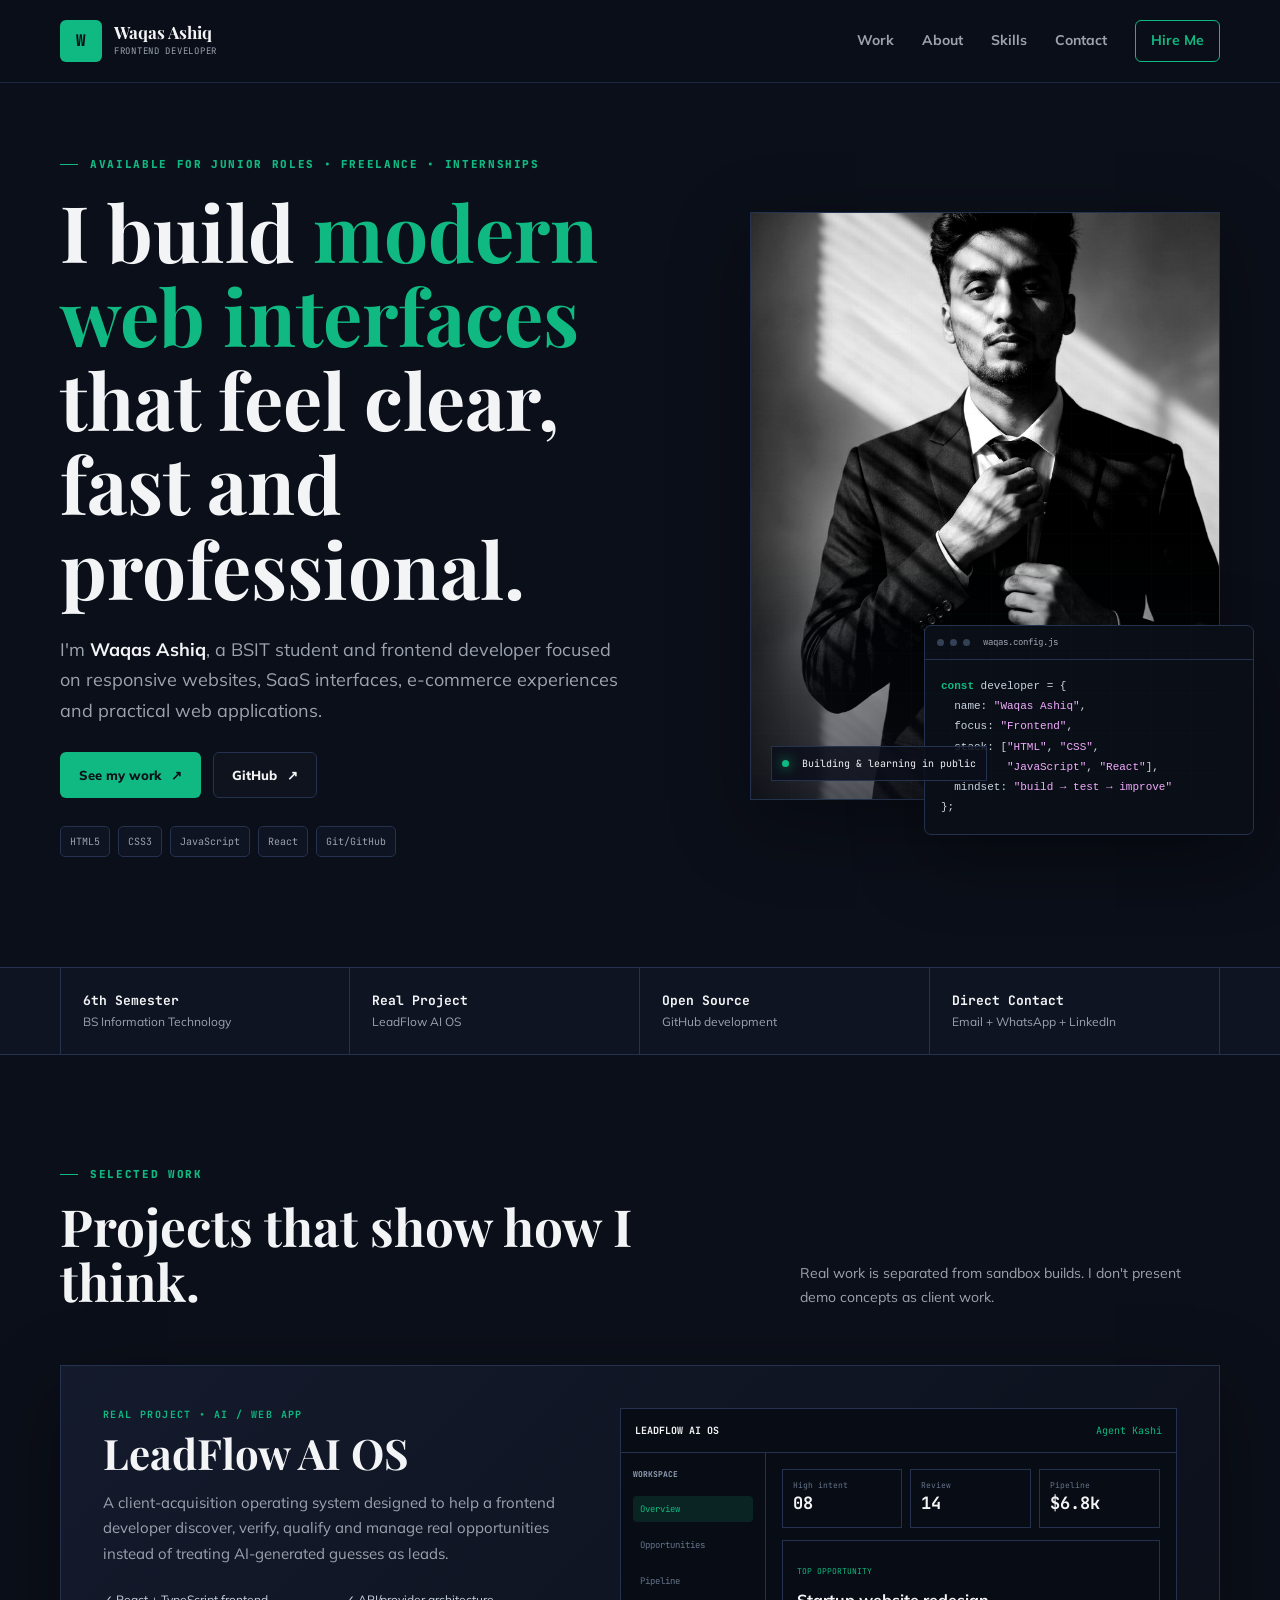
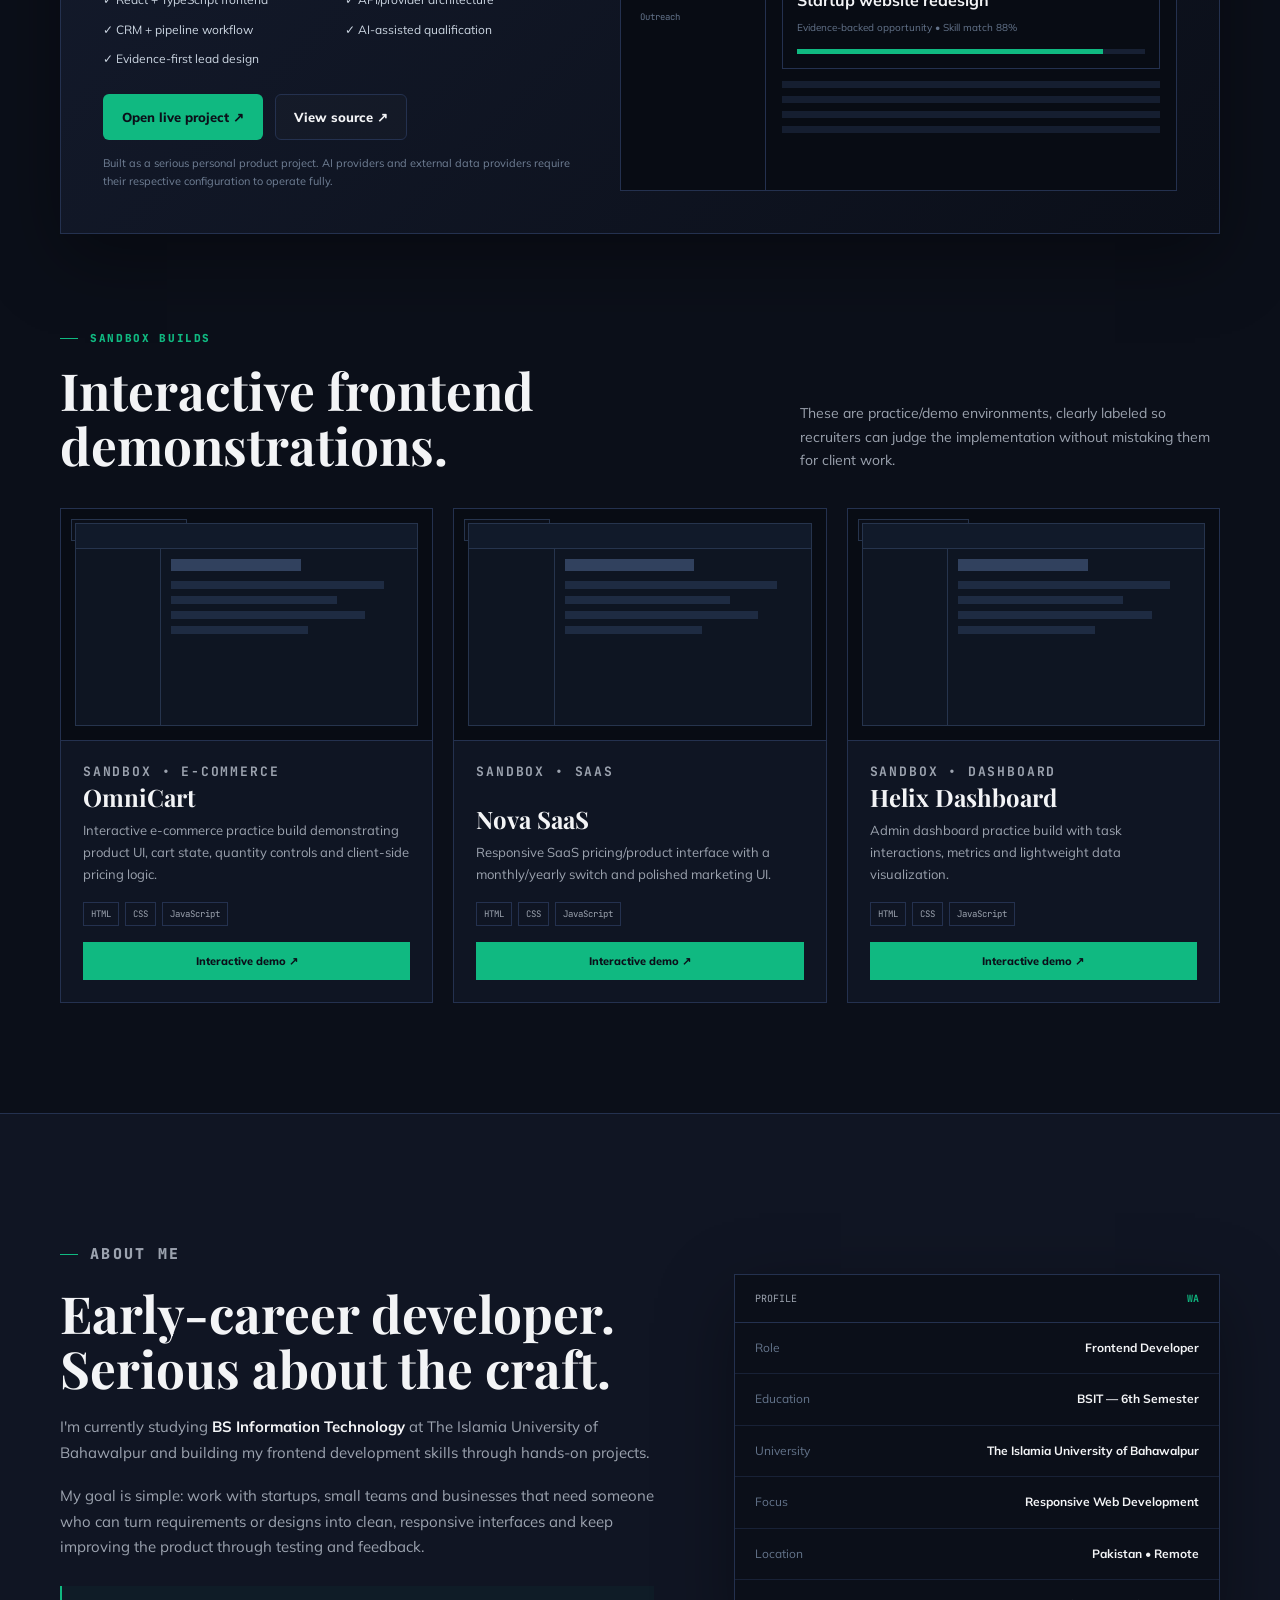
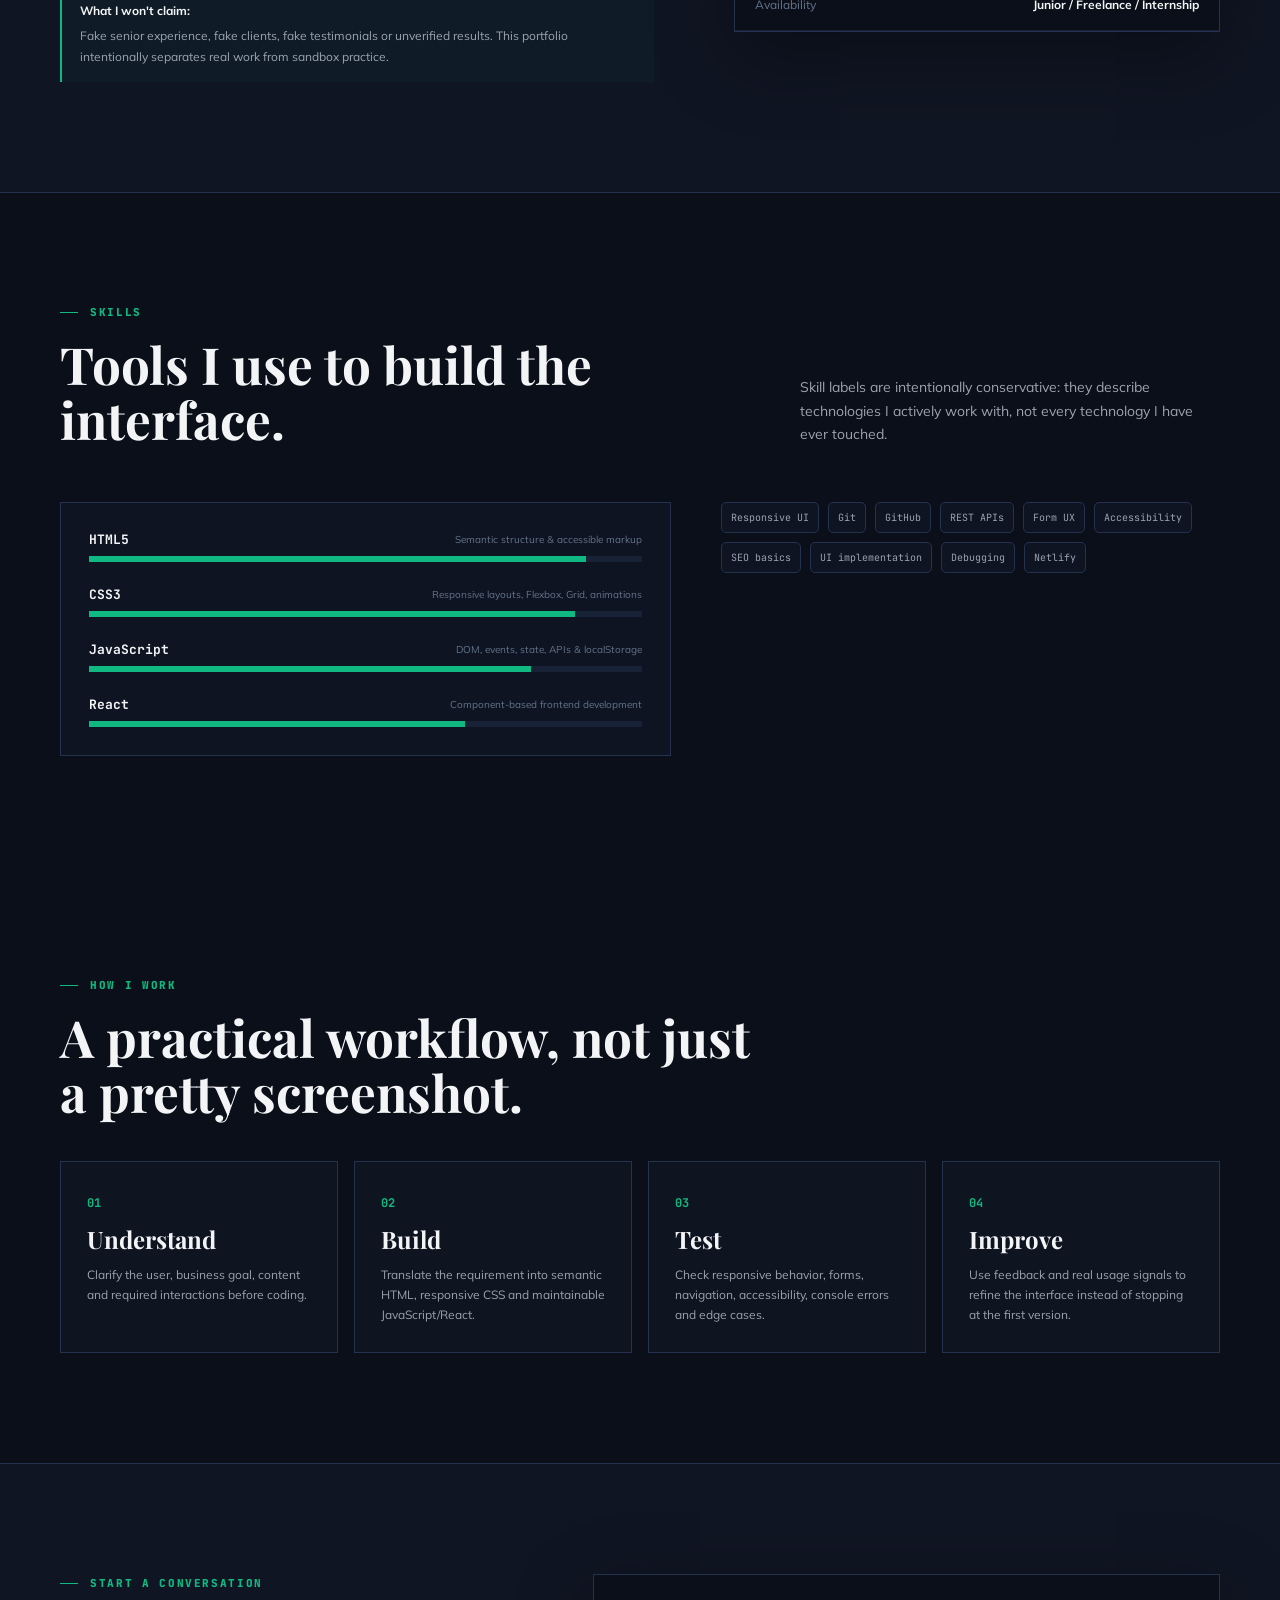
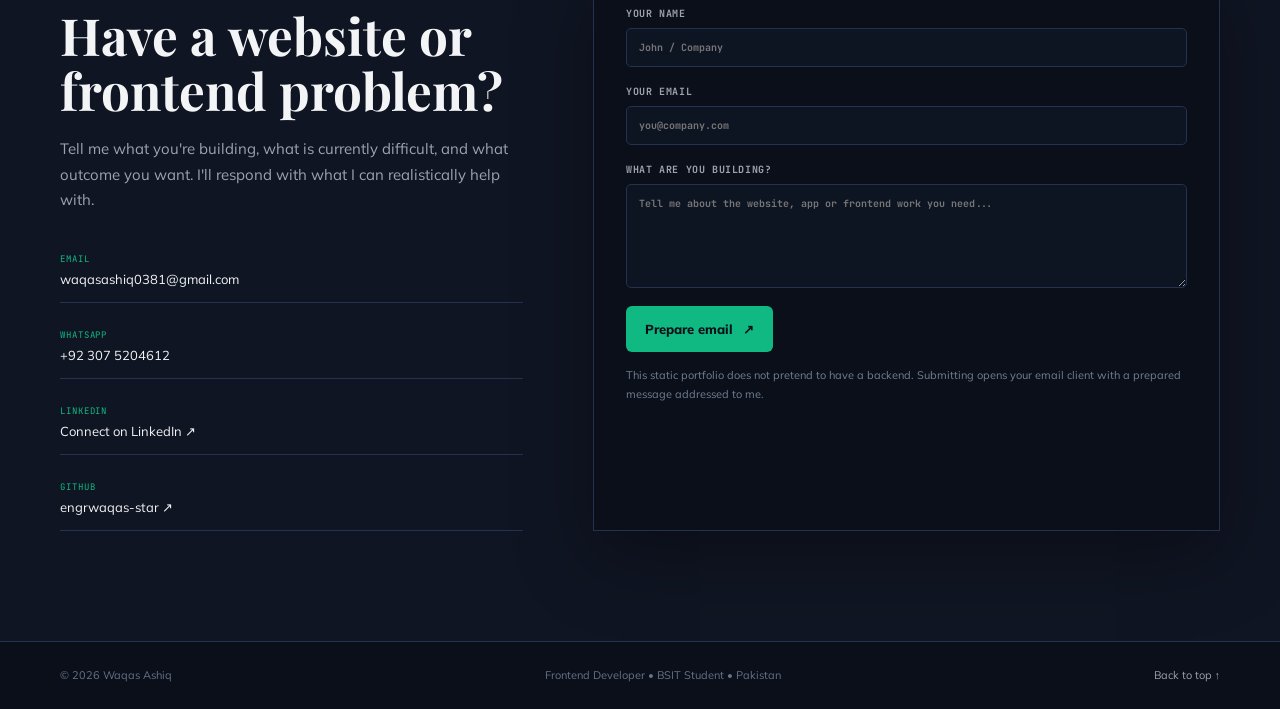
==== developer-portfolio/index.html @ f6505a82 "Initial commit: Set up fully responsive portfolio folder" ====
<!doctype html>
<html lang="en">
<head>
  <meta charset="utf-8">
  <meta name="viewport" content="width=device-width, initial-scale=1">
  <title>Waqas Ashiq — Frontend Developer</title>
  <meta name="description" content="Waqas Ashiq is a frontend developer and BSIT student building responsive websites, SaaS interfaces, e-commerce experiences and dashboards.">
  <meta name="author" content="Waqas Ashiq">
  <meta name="theme-color" content="#0b0f19">
  <meta property="og:type" content="website">
  <meta property="og:title" content="Waqas Ashiq — Frontend Developer">
  <meta property="og:description" content="Responsive web experiences, SaaS interfaces, e-commerce and dashboards.">
  <meta property="og:image" content="assets/images/og-image.svg">
  <meta property="og:url" content="https://engrwaqas-star.github.io/developer-portfolio/">
  <link rel="canonical" href="https://engrwaqas-star.github.io/developer-portfolio/">
  <link rel="icon" href="favicon.ico">
  <link rel="icon" type="image/svg+xml" href="assets/favicon.svg">
  <link rel="preload" as="image" href="assets/images/profile.jpg">
  <link rel="preconnect" href="https://fonts.googleapis.com">
  <link rel="preconnect" href="https://fonts.gstatic.com" crossorigin>
  <link href="https://fonts.googleapis.com/css2?family=JetBrains+Mono:wght@400;600;700&family=Mulish:wght@400;500;600;700;800&family=Playfair+Display:wght@600;700&display=swap" rel="stylesheet">
  <link rel="stylesheet" href="css/style.css">
  <script defer src="js/app.js"></script>
</head>
<body class="portfolio-body">
<a class="skip-link" href="#main-content">Skip to content</a>

<header class="site-header">
  <nav class="container nav" aria-label="Primary navigation">
    <a class="brand" href="#top" aria-label="Waqas Ashiq home">
      <span class="brand-mark">W</span>
      <span><strong>Waqas Ashiq</strong><small>Frontend Developer</small></span>
    </a>
    <button class="menu-toggle" type="button" aria-expanded="false" aria-controls="site-menu">
      <span></span><span></span><span></span><span class="sr-only">Menu</span>
    </button>
    <div id="site-menu" class="site-menu">
      <a href="#work">Work</a><a href="#about">About</a><a href="#skills">Skills</a><a href="#contact">Contact</a>
      <a class="nav-cta" href="#contact">Hire Me</a>
    </div>
  </nav>
</header>

<main id="main-content">
<section id="top" class="hero section">
  <div class="container hero-grid">
    <div class="hero-copy">
      <p class="eyebrow">AVAILABLE FOR JUNIOR ROLES • FREELANCE • INTERNSHIPS</p>
      <h1>I build <span>modern web interfaces</span> that feel clear, fast and professional.</h1>
      <p class="hero-lede">I'm <strong>Waqas Ashiq</strong>, a BSIT student and frontend developer focused on responsive websites, SaaS interfaces, e-commerce experiences and practical web applications.</p>
      <div class="hero-actions">
        <a class="btn btn-primary" href="#work">See my work <span>↗</span></a>
        <a class="btn btn-secondary" href="https://github.com/engrwaqas-star" target="_blank" rel="noopener">GitHub <span>↗</span></a>
      </div>
      <div class="hero-proof" aria-label="Core technologies">
        <span>HTML5</span><span>CSS3</span><span>JavaScript</span><span>React</span><span>Git/GitHub</span>
      </div>
    </div>
    <div class="hero-visual">
      <div class="portrait-frame">
        <div class="portrait-grid"></div>
        <img src="assets/images/profile.jpg" alt="Waqas Ashiq in a black suit" width="1000" height="1400">
        <div class="portrait-tag"><span class="status-dot"></span> Building & learning in public</div>
      </div>
      <div class="code-card" aria-label="Frontend profile summary">
        <div class="window-bar"><i></i><i></i><i></i><span>waqas.config.js</span></div>
        <pre><code><b>const</b> developer = {
  name: <em>"Waqas Ashiq"</em>,
  focus: <em>"Frontend"</em>,
  stack: [<em>"HTML"</em>, <em>"CSS"</em>,
          <em>"JavaScript"</em>, <em>"React"</em>],
  mindset: <em>"build → test → improve"</em>
};</code></pre>
      </div>
    </div>
  </div>
</section>

<section class="trust-strip">
  <div class="container trust-grid">
    <div><strong>6th Semester</strong><span>BS Information Technology</span></div>
    <div><strong>Real Project</strong><span>LeadFlow AI OS</span></div>
    <div><strong>Open Source</strong><span>GitHub development</span></div>
    <div><strong>Direct Contact</strong><span>Email + WhatsApp + LinkedIn</span></div>
  </div>
</section>

<section id="work" class="section work-section">
  <div class="container">
    <div class="section-head">
      <div><p class="eyebrow">SELECTED WORK</p><h2>Projects that show how I think.</h2></div>
      <p>Real work is separated from sandbox builds. I don't present demo concepts as client work.</p>
    </div>

    <article class="featured-project">
      <div class="featured-copy">
        <div class="project-kicker">REAL PROJECT • AI / WEB APP</div>
        <h3>LeadFlow AI OS</h3>
        <p class="project-lede">A client-acquisition operating system designed to help a frontend developer discover, verify, qualify and manage real opportunities instead of treating AI-generated guesses as leads.</p>
        <div class="feature-list">
          <span>✓ React + TypeScript frontend</span>
          <span>✓ API/provider architecture</span>
          <span>✓ CRM + pipeline workflow</span>
          <span>✓ AI-assisted qualification</span>
          <span>✓ Evidence-first lead design</span>
        </div>
        <div class="project-actions">
          <a class="btn btn-primary" href="https://leadflow-ai-os.netlify.app/" target="_blank" rel="noopener">Open live project ↗</a>
          <a class="btn btn-secondary" href="https://github.com/engrwaqas-star/leadflow-ai-os" target="_blank" rel="noopener">View source ↗</a>
        </div>
        <p class="note">Built as a serious personal product project. AI providers and external data providers require their respective configuration to operate fully.</p>
      </div>
      <div class="project-visual leadflow-visual" aria-label="LeadFlow AI OS interface preview">
        <div class="dash-top"><b>LEADFLOW AI OS</b><span>Agent Kashi</span></div>
        <div class="dash-body">
          <aside><b>WORKSPACE</b><span class="active">Overview</span><span>Opportunities</span><span>Pipeline</span><span>Outreach</span></aside>
          <div class="dash-main">
            <div class="mini-stats"><div><small>High intent</small><b>08</b></div><div><small>Review</small><b>14</b></div><div><small>Pipeline</small><b>$6.8k</b></div></div>
            <div class="evidence-card"><small>TOP OPPORTUNITY</small><h4>Startup website redesign</h4><p>Evidence-backed opportunity • Skill match 88%</p><div class="score"><span style="width:88%"></span></div></div>
            <div class="rows"><span></span><span></span><span></span><span></span></div>
          </div>
        </div>
      </div>
    </article>

    <div class="section-head compact"><div><p class="eyebrow">SANDBOX BUILDS</p><h2>Interactive frontend demonstrations.</h2></div><p>These are practice/demo environments, clearly labeled so recruiters can judge the implementation without mistaking them for client work.</p></div>
    <div id="project-grid" class="project-grid"></div>
  </div>
</section>

<section id="about" class="section about-section">
  <div class="container about-grid">
    <div>
      <p class="eyebrow">ABOUT ME</p>
      <h2>Early-career developer. Serious about the craft.</h2>
      <p>I'm currently studying <strong>BS Information Technology</strong> at The Islamia University of Bahawalpur and building my frontend development skills through hands-on projects.</p>
      <p>My goal is simple: work with startups, small teams and businesses that need someone who can turn requirements or designs into clean, responsive interfaces and keep improving the product through testing and feedback.</p>
      <div class="honesty-box"><strong>What I won't claim:</strong><span>Fake senior experience, fake clients, fake testimonials or unverified results. This portfolio intentionally separates real work from sandbox practice.</span></div>
    </div>
    <div class="about-card">
      <div class="about-card-top"><span>PROFILE</span><b>WA</b></div>
      <dl>
        <div><dt>Role</dt><dd>Frontend Developer</dd></div>
        <div><dt>Education</dt><dd>BSIT — 6th Semester</dd></div>
        <div><dt>University</dt><dd>The Islamia University of Bahawalpur</dd></div>
        <div><dt>Focus</dt><dd>Responsive Web Development</dd></div>
        <div><dt>Location</dt><dd>Pakistan • Remote</dd></div>
        <div><dt>Availability</dt><dd>Junior / Freelance / Internship</dd></div>
      </dl>
    </div>
  </div>
</section>

<section id="skills" class="section skills-section">
  <div class="container">
    <div class="section-head"><div><p class="eyebrow">SKILLS</p><h2>Tools I use to build the interface.</h2></div><p>Skill labels are intentionally conservative: they describe technologies I actively work with, not every technology I have ever touched.</p></div>
    <div class="skills-grid">
      <div class="skill-panel">
        <div class="skill-row"><div><b>HTML5</b><span>Semantic structure & accessible markup</span></div><div class="bar"><i style="width:90%"></i></div></div>
        <div class="skill-row"><div><b>CSS3</b><span>Responsive layouts, Flexbox, Grid, animations</span></div><div class="bar"><i style="width:88%"></i></div></div>
        <div class="skill-row"><div><b>JavaScript</b><span>DOM, events, state, APIs & localStorage</span></div><div class="bar"><i style="width:80%"></i></div></div>
        <div class="skill-row"><div><b>React</b><span>Component-based frontend development</span></div><div class="bar"><i style="width:68%"></i></div></div>
      </div>
      <div class="skill-tags">
        <span>Responsive UI</span><span>Git</span><span>GitHub</span><span>REST APIs</span><span>Form UX</span><span>Accessibility</span><span>SEO basics</span><span>UI implementation</span><span>Debugging</span><span>Netlify</span>
      </div>
    </div>
  </div>
</section>

<section class="section process-section">
  <div class="container">
    <p class="eyebrow">HOW I WORK</p>
    <h2>A practical workflow, not just a pretty screenshot.</h2>
    <div class="process-grid">
      <div><b>01</b><h3>Understand</h3><p>Clarify the user, business goal, content and required interactions before coding.</p></div>
      <div><b>02</b><h3>Build</h3><p>Translate the requirement into semantic HTML, responsive CSS and maintainable JavaScript/React.</p></div>
      <div><b>03</b><h3>Test</h3><p>Check responsive behavior, forms, navigation, accessibility, console errors and edge cases.</p></div>
      <div><b>04</b><h3>Improve</h3><p>Use feedback and real usage signals to refine the interface instead of stopping at the first version.</p></div>
    </div>
  </div>
</section>

<section id="contact" class="section contact-section">
  <div class="container contact-grid">
    <div>
      <p class="eyebrow">START A CONVERSATION</p>
      <h2>Have a website or frontend problem?</h2>
      <p class="contact-lede">Tell me what you're building, what is currently difficult, and what outcome you want. I'll respond with what I can realistically help with.</p>
      <div class="contact-links">
        <a href="mailto:waqasashiq0381@gmail.com"><span>EMAIL</span>waqasashiq0381@gmail.com</a>
        <a href="https://wa.me/923075204612" target="_blank" rel="noopener"><span>WHATSAPP</span>+92 307 5204612</a>
        <a href="https://www.linkedin.com/in/waqas-ashiq-b489b041b" target="_blank" rel="noopener"><span>LINKEDIN</span>Connect on LinkedIn ↗</a>
        <a href="https://github.com/engrwaqas-star" target="_blank" rel="noopener"><span>GITHUB</span>engrwaqas-star ↗</a>
      </div>
    </div>
    <form id="contact-form" class="contact-form">
      <label for="name">Your name<input id="name" name="name" autocomplete="name" required minlength="2" placeholder="John / Company"></label>
      <label for="email">Your email<input id="email" name="email" type="email" autocomplete="email" required placeholder="you@company.com"></label>
      <label for="message">What are you building?<textarea id="message" name="message" rows="6" required minlength="20" placeholder="Tell me about the website, app or frontend work you need..."></textarea></label>
      <button class="btn btn-primary" type="submit">Prepare email <span>↗</span></button>
      <p class="form-note">This static portfolio does not pretend to have a backend. Submitting opens your email client with a prepared message addressed to me.</p>
      <p id="form-status" class="form-status" role="status" aria-live="polite"></p>
    </form>
  </div>
</section>
</main>

<footer class="site-footer">
  <div class="container footer-inner">
    <span>© <span id="year"></span> Waqas Ashiq</span>
    <span>Frontend Developer • BSIT Student • Pakistan</span>
    <a href="#top">Back to top ↑</a>
  </div>
</footer>
</body>
</html>
---- developer-portfolio/css/style.css ----
:root{
--bg:#0b0f19;--card:#111827;--card2:#141b2d;--text:#f3f4f6;--muted:#9ca3af;
--green:#10b981;--green2:#059669;--line:#24314f;--glow:rgba(16,185,129,.14);
--serif:"Playfair Display",Georgia,serif;--sans:"Mulish",Arial,sans-serif;--mono:"JetBrains Mono",monospace;
--radius:8px;--shadow:0 24px 70px rgba(0,0,0,.35);--ease:cubic-bezier(.16,1,.3,1);
}
*{box-sizing:border-box;margin:0;padding:0}
html{scroll-behavior:smooth;background:var(--bg)}
body{font-family:var(--sans);background:var(--bg);color:var(--text);line-height:1.7;overflow-x:hidden}
body:before{content:"";position:fixed;inset:0;pointer-events:none;background:linear-gradient(90deg,rgba(16,185,129,.025) 1px,transparent 1px),linear-gradient(rgba(16,185,129,.018) 1px,transparent 1px);background-size:64px 64px;mask-image:linear-gradient(to bottom,#000,transparent 75%);z-index:-1}
a{color:inherit}
img{max-width:100%;display:block}
button,input,textarea{font:inherit}
.container{width:min(1160px,calc(100% - 48px));margin:auto}
.section{padding:110px 0}
.skip-link{position:fixed;left:16px;top:-100px;z-index:999;background:var(--green);color:var(--bg);padding:10px 14px;font-weight:800}.skip-link:focus{top:16px}
.sr-only{position:absolute;width:1px;height:1px;padding:0;margin:-1px;overflow:hidden;clip:rect(0,0,0,0);white-space:nowrap;border:0}
:focus-visible{outline:2px solid var(--green);outline-offset:4px}
.site-header{position:fixed;top:0;left:0;right:0;z-index:100;background:rgba(11,15,25,.88);backdrop-filter:blur(16px);border-bottom:1px solid rgba(36,49,79,.8)}
.nav{height:82px;display:flex;align-items:center;justify-content:space-between}
.brand{display:flex;gap:12px;align-items:center;text-decoration:none}.brand-mark{width:42px;height:42px;display:grid;place-items:center;background:var(--green);color:var(--bg);font-family:var(--mono);font-weight:800;border-radius:6px}.brand strong,.brand small{display:block}.brand strong{font-family:var(--serif);font-size:17px;line-height:1.1}.brand small{font-family:var(--mono);font-size:9px;letter-spacing:.08em;text-transform:uppercase;color:var(--muted);margin-top:3px}
.site-menu{display:flex;align-items:center;gap:28px}.site-menu>a{font-size:14px;text-decoration:none;color:var(--muted);font-weight:700;transition:.25s}.site-menu>a:hover{color:var(--green)}.site-menu .nav-cta{border:1px solid var(--green);color:var(--green);padding:8px 15px;border-radius:6px}.site-menu .nav-cta:hover{background:var(--green);color:var(--bg)}
.menu-toggle{display:none;background:none;border:0;color:var(--text)}
.hero{padding-top:155px;min-height:820px;display:flex;align-items:center}.hero-grid{display:grid;grid-template-columns:1.05fr .95fr;gap:70px;align-items:center}
.eyebrow{font-family:var(--mono);font-size:11px;letter-spacing:.15em;color:var(--green);font-weight:800;display:flex;align-items:center;gap:12px;margin-bottom:15px}.eyebrow:before{content:"";width:18px;height:1px;background:var(--green)}
h1,h2,h3{font-family:var(--serif);line-height:1.08}h1{font-size:clamp(46px,6.2vw,78px);max-width:780px}h1 span{color:var(--green)}h2{font-size:clamp(34px,4vw,52px);max-width:700px}h3{font-size:30px}
.hero-lede{color:var(--muted);font-size:18px;max-width:670px;margin:25px 0}.hero-lede strong{color:var(--text)}
.hero-actions,.project-actions{display:flex;gap:12px;flex-wrap:wrap}.btn{display:inline-flex;align-items:center;justify-content:center;gap:10px;min-height:46px;padding:11px 18px;border-radius:6px;border:1px solid transparent;text-decoration:none;font-weight:800;font-size:13px;cursor:pointer;transition:transform .25s var(--ease),background .25s,border-color .25s,color .25s}.btn:hover{transform:translateY(-2px)}.btn-primary{background:var(--green);color:var(--bg)}.btn-primary:hover{background:var(--green2)}.btn-secondary{border-color:var(--line);background:rgba(255,255,255,.015);color:var(--text)}.btn-secondary:hover{border-color:var(--green);color:var(--green)}
.hero-proof{display:flex;gap:8px;flex-wrap:wrap;margin-top:28px}.hero-proof span,.skill-tags span{font-family:var(--mono);font-size:10px;color:var(--muted);border:1px solid var(--line);background:rgba(17,24,39,.7);padding:6px 9px;border-radius:5px}
.hero-visual{position:relative}.portrait-frame{position:relative;width:min(100%,470px);margin-left:auto;aspect-ratio:4/5;overflow:hidden;border:1px solid var(--line);background:#070a11;box-shadow:var(--shadow)}.portrait-frame:after{content:"";position:absolute;inset:0;background:linear-gradient(180deg,transparent 55%,rgba(11,15,25,.65));pointer-events:none}.portrait-frame img{width:100%;height:100%;object-fit:cover;filter:grayscale(1) contrast(1.06)}.portrait-grid{position:absolute;inset:0;background:linear-gradient(90deg,rgba(16,185,129,.13) 1px,transparent 1px),linear-gradient(rgba(16,185,129,.13) 1px,transparent 1px);background-size:40px 40px;opacity:.2;z-index:1;pointer-events:none}.portrait-tag{position:absolute;z-index:2;left:20px;bottom:18px;font-family:var(--mono);font-size:10px;background:rgba(11,15,25,.85);border:1px solid var(--line);padding:8px 10px}.status-dot{display:inline-block;width:7px;height:7px;border-radius:50%;background:var(--green);box-shadow:0 0 12px var(--green);margin-right:7px}
.code-card{position:absolute;right:-34px;bottom:-35px;width:330px;background:#0a0e17;border:1px solid var(--line);box-shadow:var(--shadow);border-radius:7px;overflow:hidden}.window-bar{height:34px;border-bottom:1px solid var(--line);display:flex;align-items:center;gap:6px;padding:0 12px;font-family:var(--mono);font-size:9px;color:var(--muted)}.window-bar i{width:7px;height:7px;border-radius:50%;background:#334155}.window-bar span{margin-left:7px}.code-card pre{padding:16px;font:11px/1.75 var(--mono);color:#cbd5e1;white-space:pre-wrap}.code-card b{color:var(--green)}.code-card em{color:#f0abfc;font-style:normal}
.trust-strip{border-top:1px solid var(--line);border-bottom:1px solid var(--line);background:rgba(17,24,39,.6)}.trust-grid{display:grid;grid-template-columns:repeat(4,1fr)}.trust-grid>div{padding:22px;border-right:1px solid var(--line)}.trust-grid>div:first-child{border-left:1px solid var(--line)}.trust-grid strong,.trust-grid span{display:block}.trust-grid strong{font-family:var(--mono);font-size:13px}.trust-grid span{color:var(--muted);font-size:12px}
.section-head{display:flex;justify-content:space-between;gap:40px;align-items:end;margin-bottom:55px}.section-head>p{max-width:420px;color:var(--muted);font-size:14px}.section-head.compact{margin-top:95px;margin-bottom:35px}
.featured-project{display:grid;grid-template-columns:.92fr 1.08fr;gap:42px;padding:42px;background:linear-gradient(135deg,rgba(20,27,45,.95),rgba(11,15,25,.95));border:1px solid var(--line);box-shadow:var(--shadow)}.project-kicker{font:700 10px var(--mono);color:var(--green);letter-spacing:.14em}.featured-copy h3{font-size:42px;margin:10px 0 14px}.project-lede{color:var(--muted);font-size:15px}.feature-list{display:grid;grid-template-columns:1fr 1fr;gap:9px;margin:24px 0;font-size:12px;color:#cbd5e1}.note,.form-note{color:#718096;font-size:11px;margin-top:14px}
.project-visual{min-height:320px;border:1px solid var(--line);background:#080c14;overflow:hidden}.dash-top{height:44px;display:flex;align-items:center;justify-content:space-between;padding:0 14px;border-bottom:1px solid var(--line);font:10px var(--mono)}.dash-top span{color:var(--green)}.dash-body{display:grid;grid-template-columns:145px 1fr;height:calc(100% - 44px)}.dash-body aside{border-right:1px solid var(--line);padding:16px 12px;display:flex;flex-direction:column;gap:10px;font:9px var(--mono);color:#64748b}.dash-body aside b{color:#94a3b8;font-size:8px;margin-bottom:7px}.dash-body aside span{padding:7px;border-radius:4px}.dash-body aside .active{background:var(--glow);color:var(--green)}.dash-main{padding:16px}.mini-stats{display:grid;grid-template-columns:repeat(3,1fr);gap:8px}.mini-stats div{border:1px solid var(--line);padding:10px}.mini-stats small{display:block;color:#64748b;font:8px var(--mono)}.mini-stats b{font:700 17px var(--mono)}.evidence-card{margin-top:12px;border:1px solid var(--line);padding:14px}.evidence-card small{font:8px var(--mono);color:var(--green)}.evidence-card h4{margin:5px 0;font-size:16px}.evidence-card p{font-size:10px;color:#64748b}.score{height:5px;background:#172033;margin-top:13px}.score span{display:block;height:100%;background:var(--green)}.rows{display:grid;gap:8px;margin-top:12px}.rows span{height:7px;background:#151e30;display:block}
.project-grid{display:grid;grid-template-columns:repeat(3,1fr);gap:20px}.project-card{display:flex;flex-direction:column;border:1px solid var(--line);background:rgba(17,24,39,.72);transition:transform .3s var(--ease),border-color .3s,box-shadow .3s}.project-card:hover{transform:translateY(-5px);border-color:rgba(16,185,129,.5);box-shadow:0 20px 45px rgba(0,0,0,.25)}.project-thumb{aspect-ratio:16/10;background:#080c14;border-bottom:1px solid var(--line);overflow:hidden;position:relative}.project-thumb .mock-ui{position:absolute;inset:14px;border:1px solid #26344d;background:#0e1522;overflow:hidden}.mock-bar{height:25px;border-bottom:1px solid #26344d;background:#111a2a}.mock-content{display:grid;grid-template-columns:25% 1fr;height:calc(100% - 25px)}.mock-side{border-right:1px solid #26344d}.mock-main{padding:10px}.mock-title{height:12px;width:55%;background:#31415e;margin-bottom:10px}.mock-lines{display:grid;gap:7px}.mock-lines i{height:8px;background:#1e2b42;display:block}.mock-lines i:nth-child(1){width:90%}.mock-lines i:nth-child(2){width:70%}.mock-lines i:nth-child(3){width:82%}.mock-lines i:nth-child(4){width:58%}.mock-badge{position:absolute;top:10px;left:10px;background:#0b0f19;border:1px solid #26344d;color:var(--green);font:8px var(--mono);padding:5px 7px}.project-card .content{padding:22px;display:flex;flex-direction:column;flex:1}.project-card h3{font-size:24px;margin:5px 0 8px}.project-card p{color:var(--muted);font-size:13px;flex:1}.project-tags{display:flex;gap:6px;flex-wrap:wrap;margin:16px 0}.project-tags span{font:9px var(--mono);border:1px solid var(--line);padding:5px 7px;color:#9ca3af}.project-card .card-links{display:flex;gap:8px}.card-links a{flex:1;text-align:center;padding:9px;border:1px solid var(--line);font-size:11px;text-decoration:none;font-weight:800}.card-links a:first-child{background:var(--green);border-color:var(--green);color:var(--bg)}
.about-section{background:rgba(20,27,45,.55);border-top:1px solid var(--line);border-bottom:1px solid var(--line)}.about-grid{display:grid;grid-template-columns:1.1fr .9fr;gap:80px;align-items:center}.about-grid p{color:var(--muted);max-width:690px;margin:18px 0;font-size:15px}.about-grid strong{color:var(--text)}.honesty-box{border-left:2px solid var(--green);padding:15px 18px;background:rgba(16,185,129,.045);margin-top:26px;font-size:12px}.honesty-box strong,.honesty-box span{display:block}.honesty-box span{color:var(--muted);margin-top:5px}.about-card{border:1px solid var(--line);background:var(--bg);box-shadow:var(--shadow)}.about-card-top{display:flex;justify-content:space-between;align-items:center;padding:17px 20px;border-bottom:1px solid var(--line);font:10px var(--mono);color:var(--muted)}.about-card-top b{color:var(--green)}.about-card dl>div{display:flex;justify-content:space-between;gap:20px;padding:15px 20px;border-bottom:1px solid rgba(36,49,79,.55);font-size:12px}.about-card dt{color:#64748b}.about-card dd{text-align:right;font-weight:700}
.skills-grid{display:grid;grid-template-columns:1.1fr .9fr;gap:50px}.skill-panel{border:1px solid var(--line);padding:28px;background:rgba(17,24,39,.6)}.skill-row+ .skill-row{margin-top:24px}.skill-row>div:first-child{display:flex;justify-content:space-between;gap:20px;margin-bottom:8px}.skill-row b{font:700 13px var(--mono)}.skill-row span{font-size:10px;color:#64748b;text-align:right}.bar{height:6px;background:#182236;overflow:hidden}.bar i{display:block;height:100%;background:var(--green)}.skill-tags{display:flex;gap:9px;flex-wrap:wrap;align-content:flex-start}
.process-section{background:var(--bg)}.process-grid{display:grid;grid-template-columns:repeat(4,1fr);gap:16px;margin-top:40px}.process-grid>div{border:1px solid var(--line);padding:26px;background:rgba(17,24,39,.55)}.process-grid b{font:700 12px var(--mono);color:var(--green)}.process-grid h3{font-size:24px;margin:12px 0}.process-grid p{color:var(--muted);font-size:12px}
.contact-section{background:rgba(20,27,45,.55);border-top:1px solid var(--line)}.contact-grid{display:grid;grid-template-columns:.85fr 1.15fr;gap:70px}.contact-lede{color:var(--muted);font-size:15px;max-width:530px;margin:18px 0 28px}.contact-links{display:grid;gap:14px}.contact-links a{text-decoration:none;border-bottom:1px solid var(--line);padding:12px 0;font-size:13px}.contact-links span{display:block;color:var(--green);font:9px var(--mono);letter-spacing:.1em;margin-bottom:3px}.contact-form{border:1px solid var(--line);padding:32px;background:var(--bg);box-shadow:var(--shadow)}.contact-form label{display:block;font:700 10px var(--mono);color:#9ca3af;text-transform:uppercase;letter-spacing:.06em;margin-bottom:18px}.contact-form input,.contact-form textarea{display:block;width:100%;margin-top:8px;background:#0e1522;border:1px solid var(--line);color:var(--text);padding:12px;border-radius:5px;outline:none}.contact-form input:focus,.contact-form textarea:focus{border-color:var(--green);box-shadow:0 0 0 3px var(--glow)}.contact-form textarea{resize:vertical}.form-status{font-size:11px;color:var(--green);margin-top:12px}
.site-footer{border-top:1px solid var(--line);padding:24px 0;color:#64748b;font-size:11px}.footer-inner{display:flex;justify-content:space-between;gap:20px}.footer-inner a{color:#9ca3af;text-decoration:none}.footer-inner a:hover{color:var(--green)}
@media (max-width:980px){.hero-grid,.featured-project,.about-grid,.skills-grid,.contact-grid{grid-template-columns:1fr}.hero{padding-top:130px}.hero-visual{max-width:620px;margin:0 auto;width:100%}.portrait-frame{margin:auto}.code-card{right:0}.project-grid{grid-template-columns:1fr 1fr}.process-grid{grid-template-columns:1fr 1fr}.section-head{align-items:start;flex-direction:column}.trust-grid{grid-template-columns:1fr 1fr}.trust-grid>div:nth-child(2){border-right:0}.trust-grid>div:nth-child(3){border-left:1px solid var(--line)}}
@media (max-width:760px){.container{width:min(100% - 32px,620px)}.section{padding:82px 0}.nav{height:72px}.menu-toggle{display:flex;flex-direction:column;gap:5px;cursor:pointer}.menu-toggle span{display:block;width:24px;height:2px;background:var(--text)}.site-menu{display:none;position:absolute;left:16px;right:16px;top:68px;flex-direction:column;align-items:stretch;gap:0;background:#0b0f19;border:1px solid var(--line);padding:8px}.site-menu.open{display:flex}.site-menu>a{padding:13px}.site-menu .nav-cta{text-align:center;margin:5px}.hero{min-height:auto;padding-top:115px;padding-bottom:70px}.hero-copy h1{font-size:clamp(42px,13vw,62px)}.hero-lede{font-size:16px}.code-card{position:relative;right:auto;bottom:auto;margin:14px auto 0;width:min(100%,440px)}.portrait-frame{aspect-ratio:4/5}.featured-project{padding:22px}.featured-copy h3{font-size:34px}.feature-list{grid-template-columns:1fr}.project-grid{grid-template-columns:1fr}.trust-grid{grid-template-columns:1fr}.trust-grid>div,.trust-grid>div:first-child,.trust-grid>div:nth-child(3){border-left:0;border-right:0;border-bottom:1px solid var(--line)}.trust-grid>div:last-child{border-bottom:0}.process-grid{grid-template-columns:1fr}.footer-inner{flex-direction:column}.contact-form{padding:22px}}
@media (max-width:420px){.container{width:min(100% - 24px,620px)}.hero-actions .btn{width:100%}.portrait-tag{left:10px;bottom:10px}.code-card pre{font-size:9px}.about-card dl>div{flex-direction:column;gap:4px}.about-card dd{text-align:left}.project-visual{min-height:260px}}
@media (prefers-reduced-motion:reduce){html{scroll-behavior:auto}*,*::before,*::after{animation-duration:.01ms!important;animation-iteration-count:1!important;transition-duration:.01ms!important}}
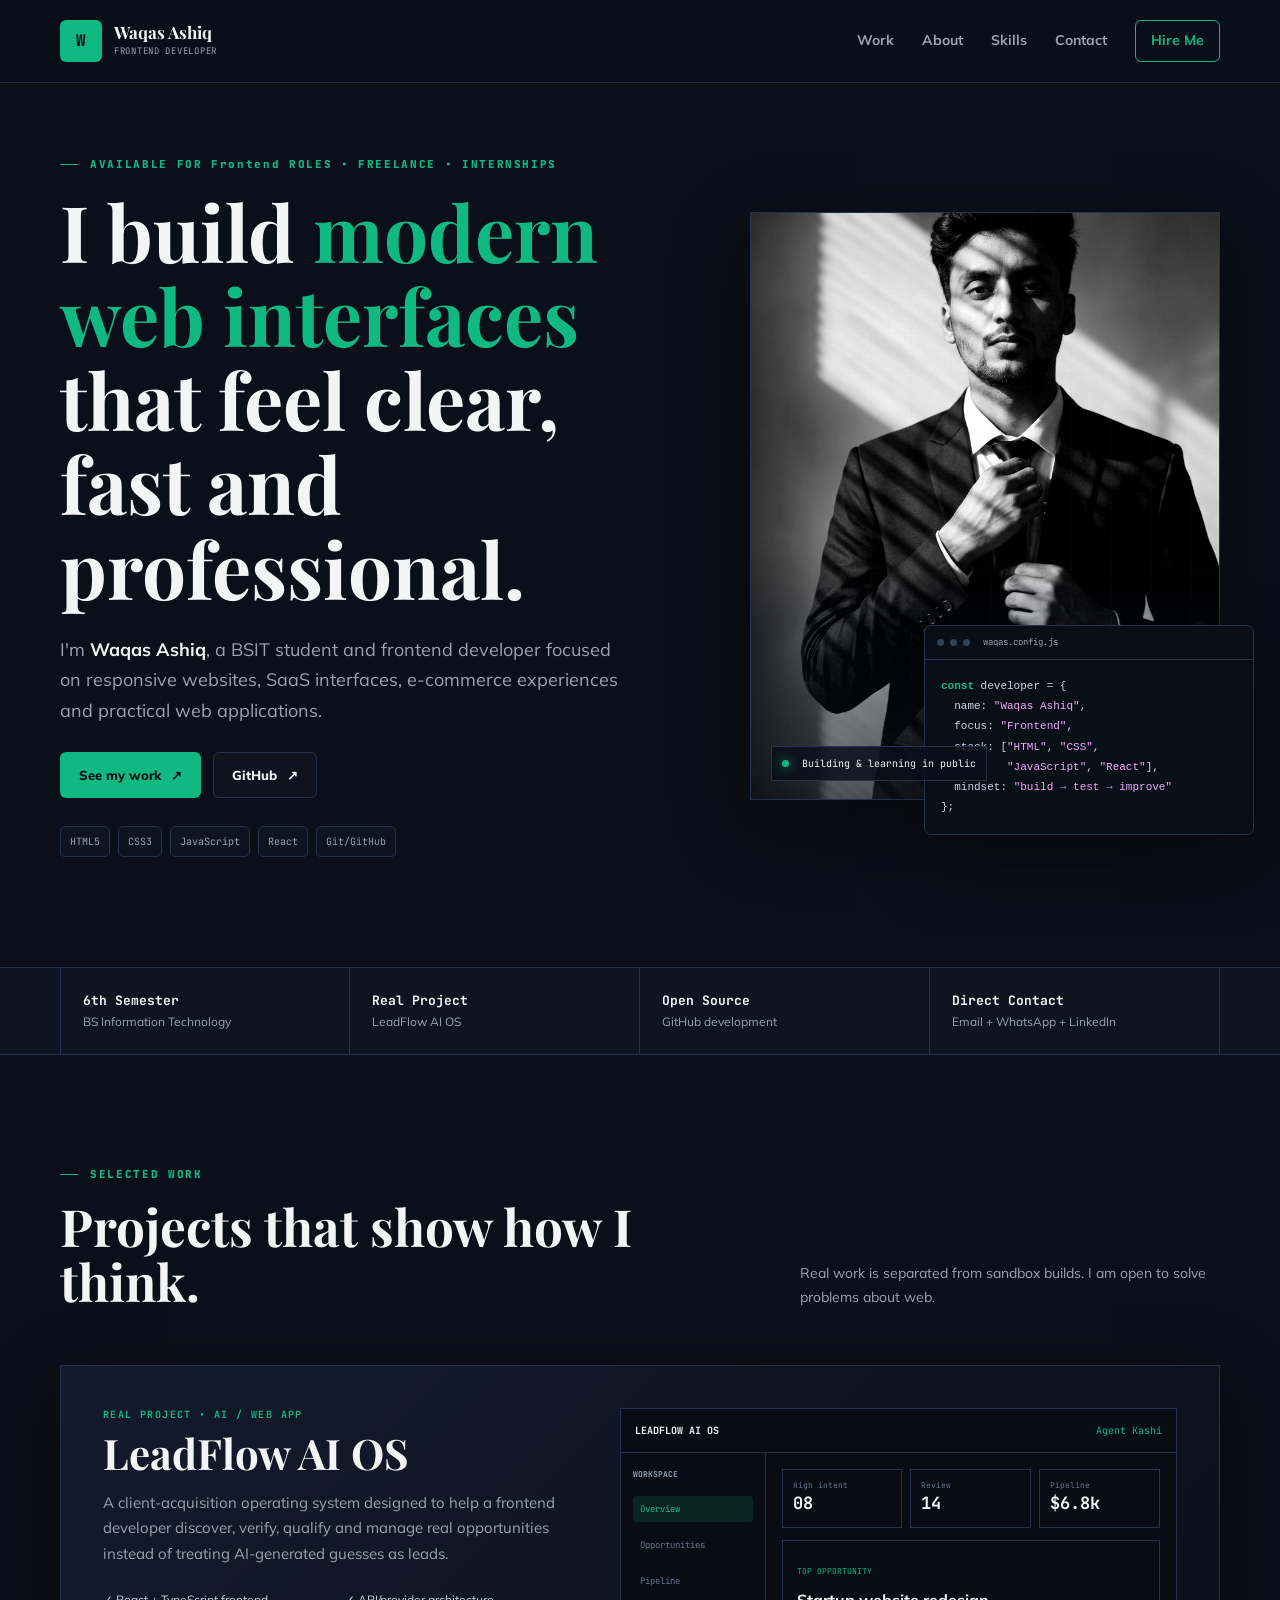
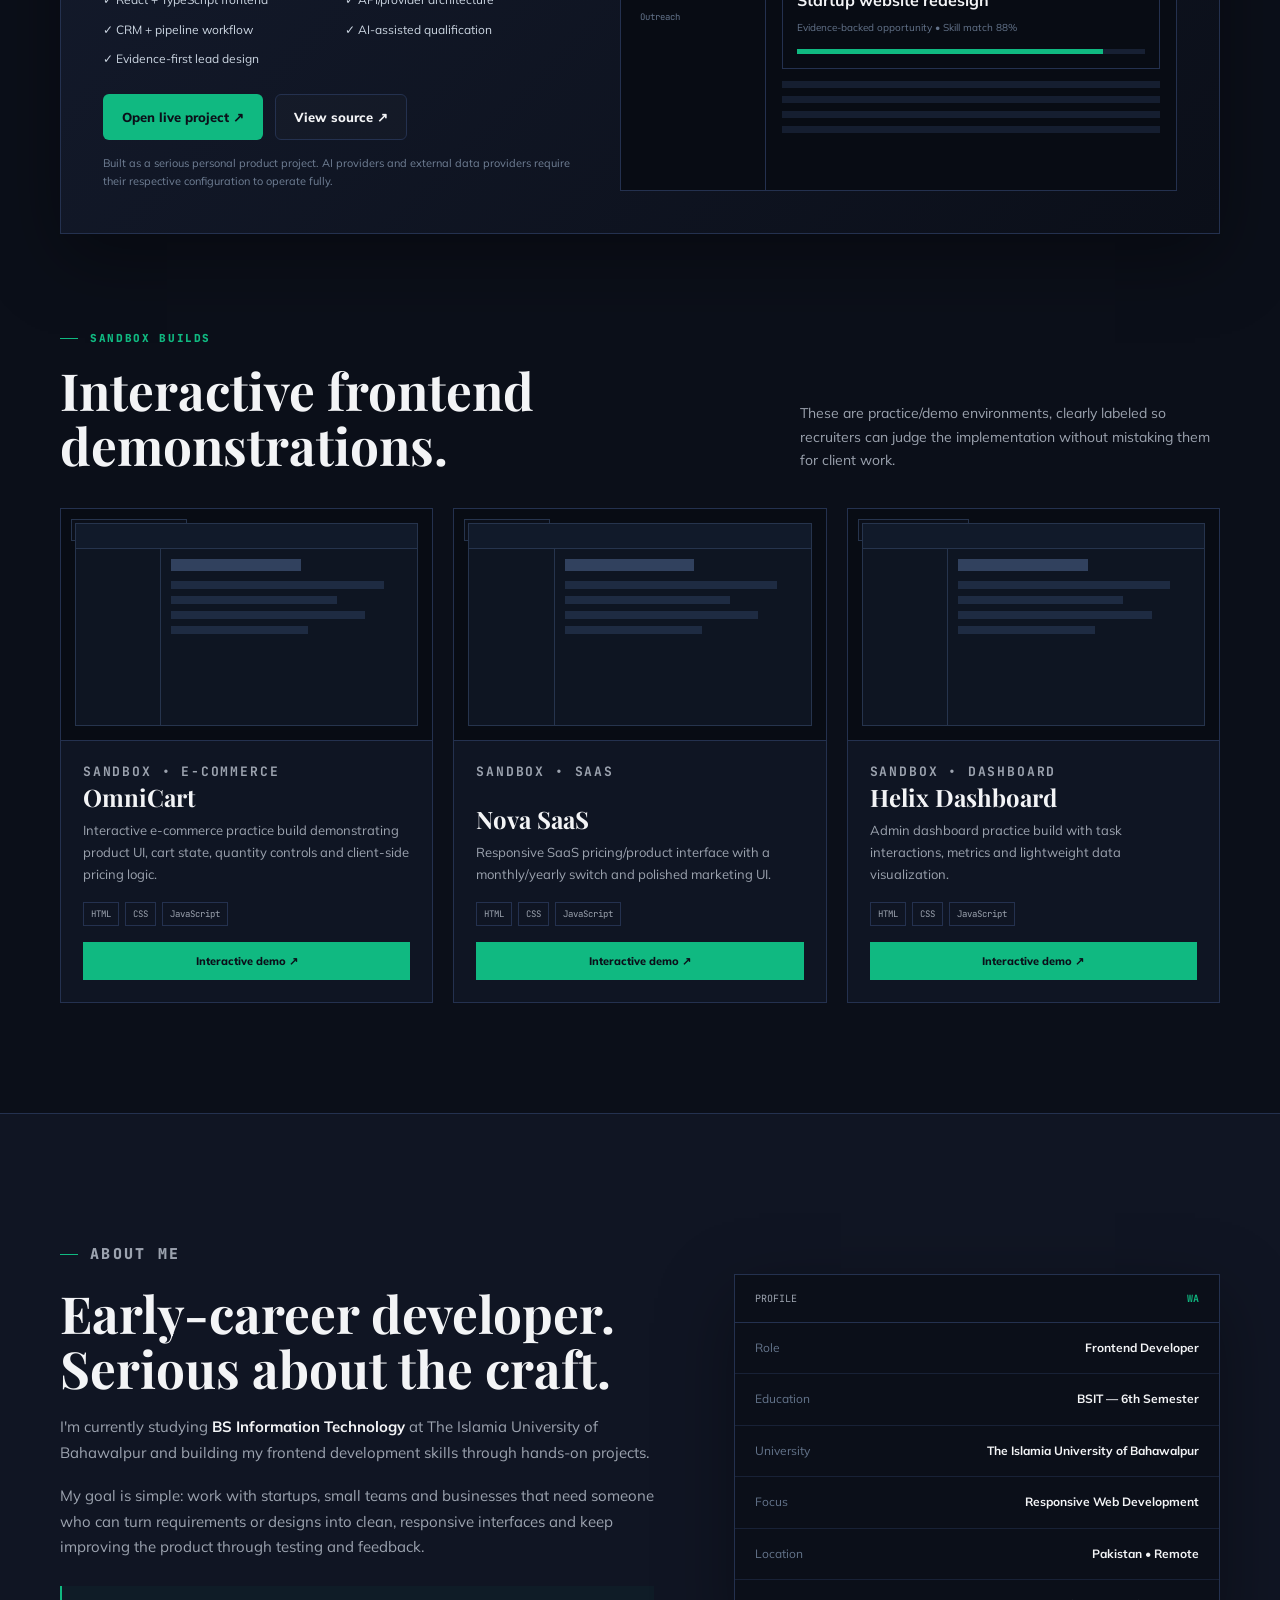
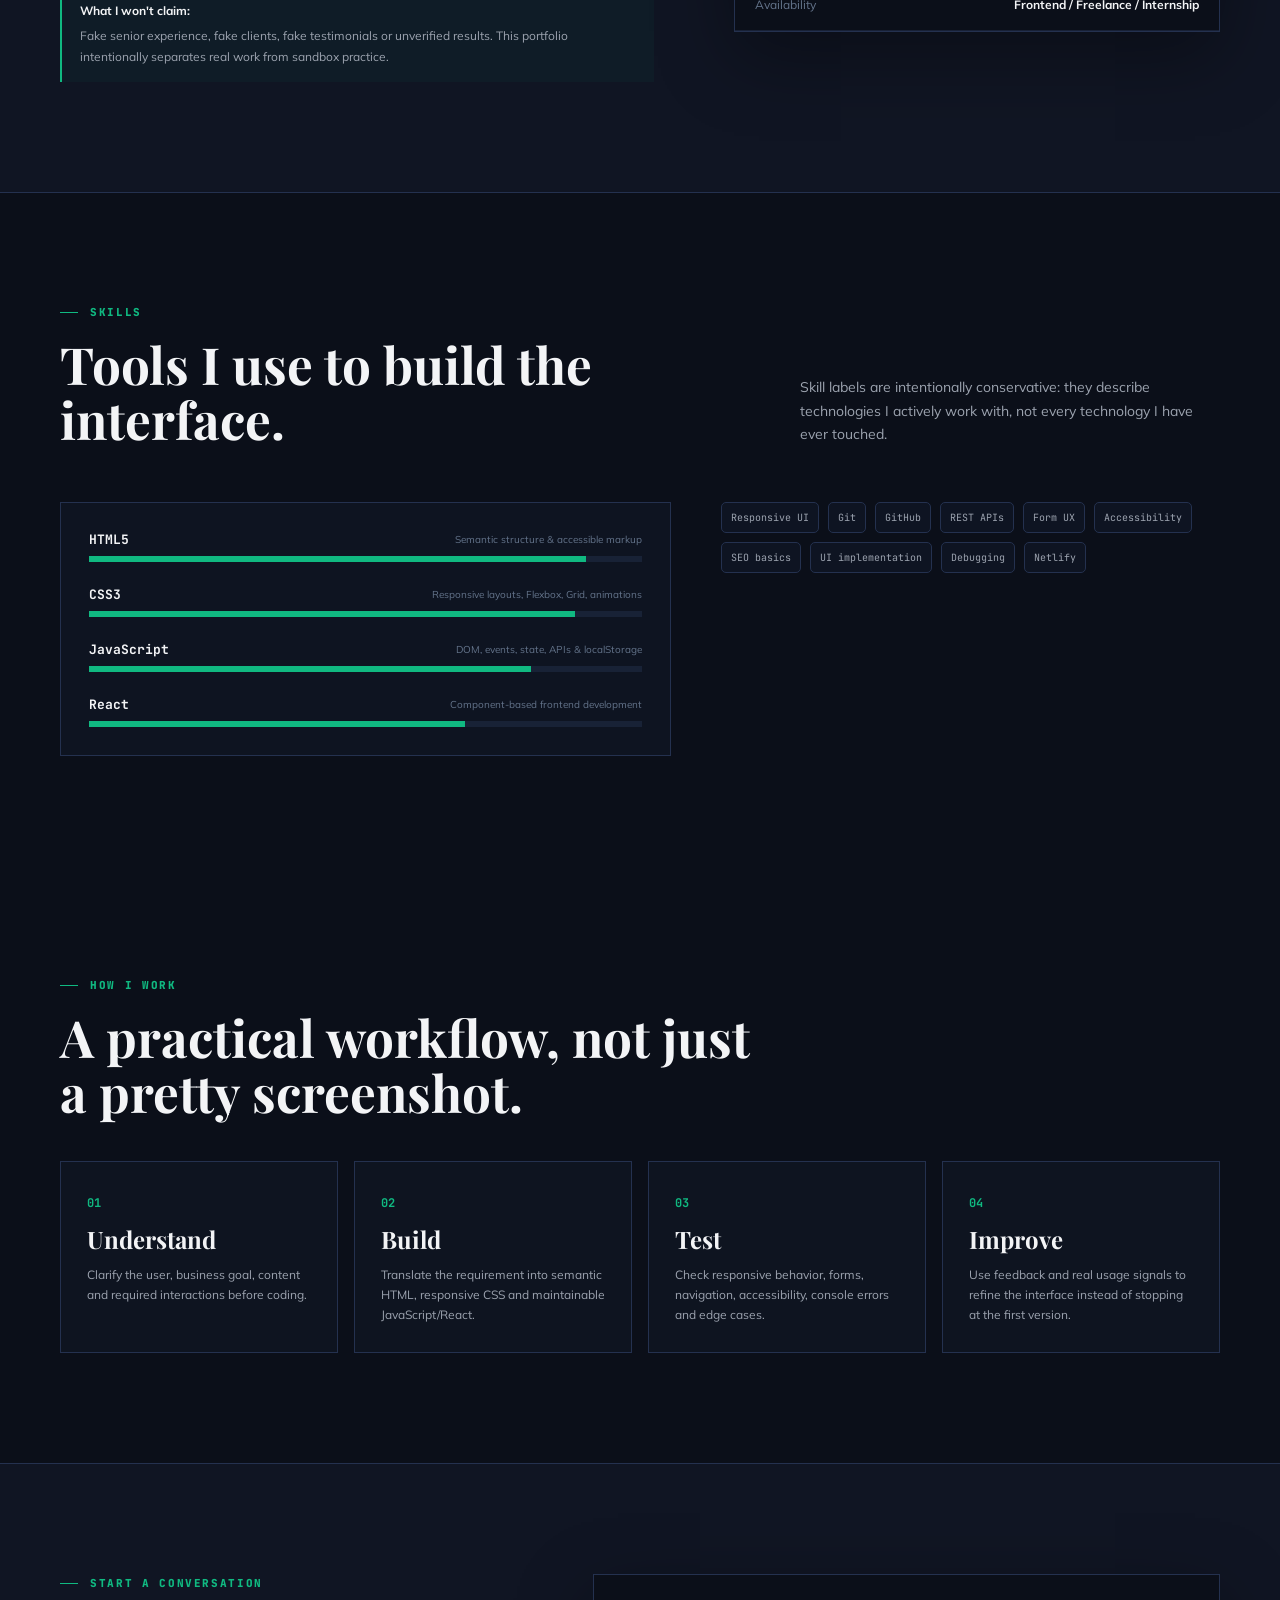
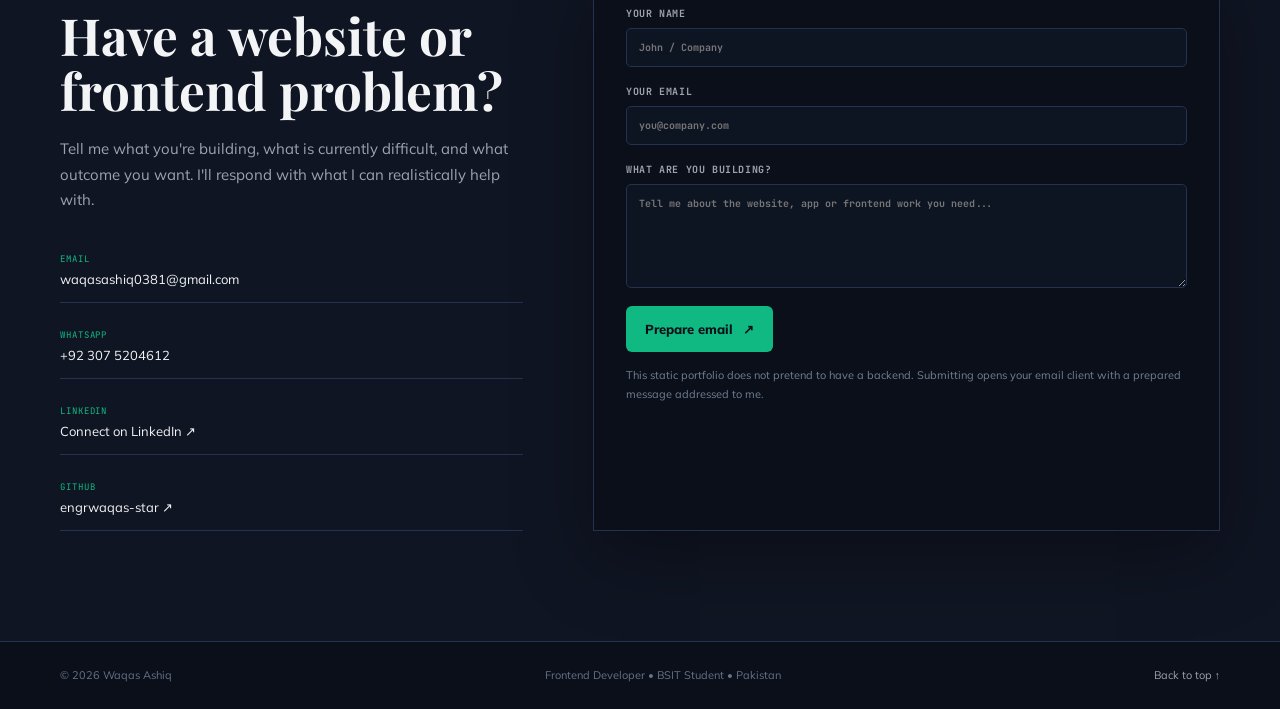
==== commit d6871bdc: "Update availability and project descriptions in index.html" ====
--- a/developer-portfolio/index.html
+++ b/developer-portfolio/index.html
@@ -45,7 +45,7 @@
 <section id="top" class="hero section">
   <div class="container hero-grid">
     <div class="hero-copy">
-      <p class="eyebrow">AVAILABLE FOR JUNIOR ROLES • FREELANCE • INTERNSHIPS</p>
+      <p class="eyebrow">AVAILABLE FOR Frontend ROLES • FREELANCE • INTERNSHIPS</p>
       <h1>I build <span>modern web interfaces</span> that feel clear, fast and professional.</h1>
       <p class="hero-lede">I'm <strong>Waqas Ashiq</strong>, a BSIT student and frontend developer focused on responsive websites, SaaS interfaces, e-commerce experiences and practical web applications.</p>
       <div class="hero-actions">
@@ -89,7 +89,7 @@
   <div class="container">
     <div class="section-head">
       <div><p class="eyebrow">SELECTED WORK</p><h2>Projects that show how I think.</h2></div>
-      <p>Real work is separated from sandbox builds. I don't present demo concepts as client work.</p>
+      <p>Real work is separated from sandbox builds. I am open to solve problems about web.</p>
     </div>
 
     <article class="featured-project">
@@ -145,7 +145,7 @@
         <div><dt>University</dt><dd>The Islamia University of Bahawalpur</dd></div>
         <div><dt>Focus</dt><dd>Responsive Web Development</dd></div>
         <div><dt>Location</dt><dd>Pakistan • Remote</dd></div>
-        <div><dt>Availability</dt><dd>Junior / Freelance / Internship</dd></div>
+        <div><dt>Availability</dt><dd>Frontend / Freelance / Internship</dd></div>
       </dl>
     </div>
   </div>
@@ -214,4 +214,4 @@
   </div>
 </footer>
 </body>
-</html>+</html>
